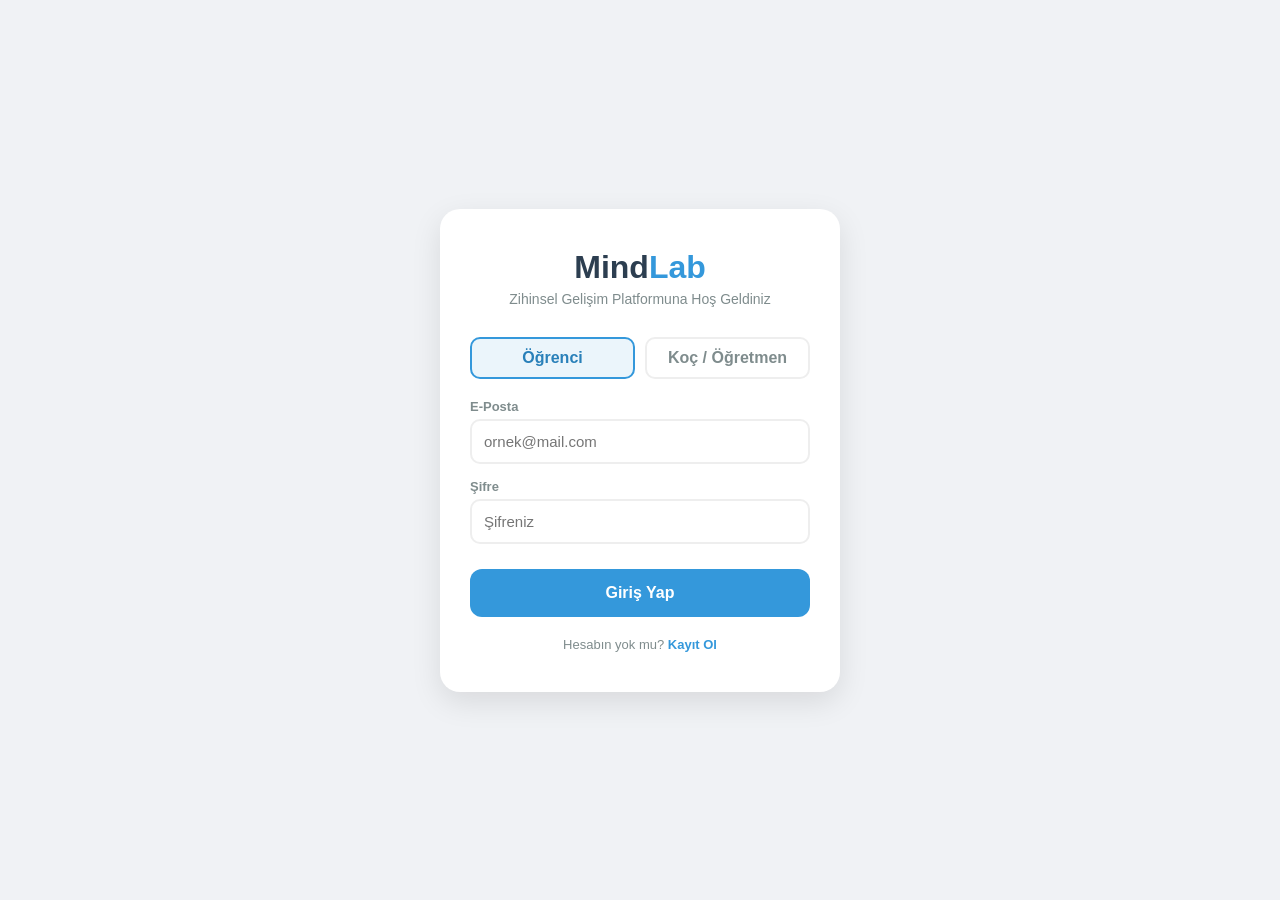
==== frontend/index.html @ 9865cb6d "Add files via upload" ====
<!DOCTYPE html>
<html lang="tr">
<head>
    <meta charset="UTF-8">
    <meta name="viewport" content="width=device-width, initial-scale=1.0">
    <title>MindLab - Giriş Yap</title>
    <link rel="stylesheet" href="style.css">
    <link rel="stylesheet" href="https://cdnjs.cloudflare.com/ajax/libs/font-awesome/6.0.0/css/all.min.css">
    <style>
        .login-container {
            background: white;
            padding: 40px 30px;
            border-radius: 20px;
            box-shadow: 0 10px 30px rgba(0,0,0,0.1);
            text-align: center;
            width: 100%;
            max-width: 400px;
        }
        .logo { font-size: 32px; font-weight: 900; color: #2c3e50; margin-bottom: 5px; }
        .logo span { color: #3498db; }
        .subtitle { color: #7f8c8d; margin-bottom: 30px; font-size: 14px; }
        
        .role-selector { display: flex; gap: 10px; margin-bottom: 20px; }
        .role-option {
            flex: 1; padding: 10px; border: 2px solid #eee; border-radius: 10px; cursor: pointer;
            font-weight: bold; color: #7f8c8d; transition: 0.2s;
        }
        .role-option.active { border-color: #3498db; background: #ebf5fb; color: #2980b9; }

        .input-group { margin-bottom: 15px; text-align: left; }
        .input-group label { display: block; font-size: 13px; color: #7f8c8d; margin-bottom: 5px; font-weight: bold; }
        .input-group input {
            width: 100%; padding: 12px; border: 2px solid #eee; border-radius: 10px; font-size: 15px; outline: none; transition: 0.2s;
        }
        .input-group input:focus { border-color: #3498db; }

        .submit-btn {
            width: 100%; padding: 15px; border: none; border-radius: 12px; background: #3498db; color: white;
            font-size: 16px; font-weight: bold; cursor: pointer; margin-top: 10px; transition: 0.2s;
        }
        .submit-btn:hover { background: #2980b9; }
        
        .register-link { margin-top: 20px; font-size: 13px; color: #7f8c8d; }
        .register-link a { color: #3498db; font-weight: bold; text-decoration: none; }
    </style>
</head>
<body>
    <div class="login-container">
        <div class="logo">Mind<span>Lab</span></div>
        <p class="subtitle">Zihinsel Gelişim Platformuna Hoş Geldiniz</p>

        <div class="role-selector">
            <div class="role-option active" id="role-student" onclick="setRole('student')">Öğrenci</div>
            <div class="role-option" id="role-coach" onclick="setRole('coach')">Koç / Öğretmen</div>
        </div>

        <div class="input-group">
            <label>E-Posta</label>
            <input type="email" id="login-email" placeholder="ornek@mail.com" required>
        </div>
        
        <div class="input-group">
            <label>Şifre</label>
            <input type="password" id="login-password" placeholder="Şifreniz" required>
        </div>

        <button class="submit-btn" onclick="loginUser()">Giriş Yap</button>

        <div class="register-link">
            Hesabın yok mu? <a href="register.html">Kayıt Ol</a>
        </div>
    </div>

    
    <script>
        document.getElementById('login-form').addEventListener('submit', async function(e) {
            e.preventDefault();
            const username = document.getElementById('login-email').value; // Using email field for username
            const password = document.getElementById('login-password').value;

            try {
                const response = await fetch('/api/login', {
                    method: 'POST',
                    headers: { 'Content-Type': 'application/json' },
                    body: JSON.stringify({ username, password })
                });

                const data = await response.json();

                if (response.ok) {
                    localStorage.setItem('token', data.access_token);
                    localStorage.setItem('currentRole', data.role);
                    localStorage.setItem('userName', data.username);
                    localStorage.setItem('userGrade', data.grade);

                    if (data.role === 'Öğrenci') {
                        window.location.href = 'dashboard.html';
                    } else {
                        window.location.href = 'coach_dashboard.html';
                    }
                } else {
                    alert('Giriş başarısız: ' + (data.detail || 'Bilinmeyen hata'));
                }
            } catch (err) {
                alert('Sunucuya bağlanılamadı!');
            }
        });
    </script>

</body>
</html>
---- frontend/style.css ----
* {
    box-sizing: border-box;
    margin: 0;
    padding: 0;
    font-family: 'Segoe UI', Tahoma, Geneva, Verdana, sans-serif;
}

body {
    background-color: #f0f2f5;
    display: flex;
    justify-content: center;
    align-items: center;
    height: 100dvh;
    color: #333;
    margin: 0;
    overflow: hidden;
}

/* Scrollbar Gizleme */
::-webkit-scrollbar { display: none; }
* { -ms-overflow-style: none; scrollbar-width: none; }

.app-container {
    width: 100%;
    max-width: 480px;
    background-color: white;
    height: 100dvh;
    box-shadow: 0 0 20px rgba(0,0,0,0.1);
    display: flex;
    flex-direction: column;
    position: relative;
    overflow: hidden;
}

header {
    padding: 20px;
    text-align: center;
    background-color: #2c3e50;
    color: white;
}

header h1 { margin-bottom: 5px; font-size: 24px; }
.module-title { font-size: 14px; opacity: 0.8; }

.context-area {
    padding: 20px;
    border-bottom: 1px solid #eee;
}

.graph-placeholder {
    width: 100%;
    height: 200px;
    background: #fff;
    border-radius: 8px;
    margin-bottom: 15px;
}

.instruction {
    font-size: 14px;
    color: #666;
    text-align: center;
    line-height: 1.4;
}

.swipe-area {
    flex: 1;
    position: relative;
    display: flex;
    justify-content: center;
    align-items: center;
    background-color: #f9f9f9;
    overflow: hidden;
}

.indicator {
    position: absolute;
    top: 50%;
    transform: translateY(-50%);
    font-size: 24px;
    font-weight: bold;
    opacity: 0;
    transition: opacity 0.2s;
    z-index: 1;
    text-align: center;
}
.indicator small { font-size: 12px; font-weight: normal; }
.indicator.left { left: 20px; color: #e74c3c; }
.indicator.right { right: 20px; color: #2ecc71; }

.card-container {
    position: relative;
    width: 300px;
    height: 200px;
    z-index: 10;
}

.card {
    position: absolute;
    width: 100%;
    height: 100%;
    background-color: white;
    border-radius: 12px;
    box-shadow: 0 4px 15px rgba(0,0,0,0.1);
    display: flex;
    justify-content: center;
    align-items: center;
    padding: 20px;
    text-align: center;
    font-size: 18px;
    font-weight: 500;
    cursor: grab;
    user-select: none;
    transition: transform 0.3s ease;
    border: 2px solid transparent;
}
.card:active { cursor: grabbing; }

.results-area {
    flex: 1;
    padding: 30px;
    display: flex;
    flex-direction: column;
    justify-content: center;
    background-color: white;
}

.results-area.hidden { display: none; }

.results-area h2 {
    text-align: center;
    margin-bottom: 20px;
    color: #2c3e50;
}

.metric {
    display: flex;
    justify-content: space-between;
    padding: 15px 0;
    border-bottom: 1px solid #eee;
    font-size: 16px;
}

.metric span:last-child {
    font-weight: bold;
    color: #3498db;
}

.feedback-msg {
    margin-top: 20px;
    font-style: italic;
    color: #555;
    text-align: center;
    line-height: 1.5;
}

.restart-btn {
    margin-top: 30px;
    padding: 15px;
    background-color: #2ecc71;
    color: white;
    border: none;
    border-radius: 8px;
    font-size: 16px;
    font-weight: bold;
    cursor: pointer;
}
.restart-btn:hover { background-color: #27ae60; }
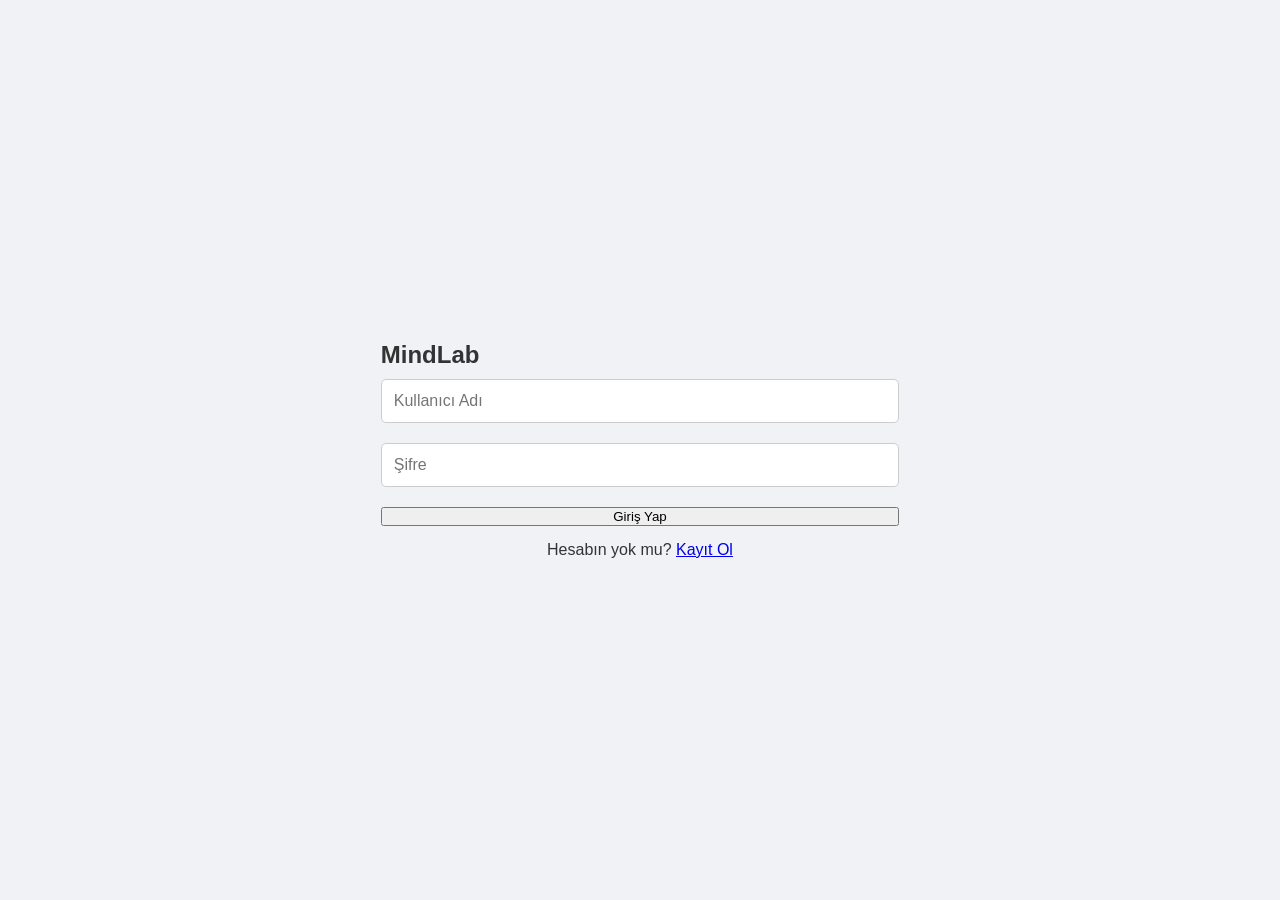
==== commit 31ed01c8: "Update index.html" ====
--- a/frontend/index.html
+++ b/frontend/index.html
@@ -2,80 +2,35 @@
 <html lang="tr">
 <head>
     <meta charset="UTF-8">
-    <meta name="viewport" content="width=device-width, initial-scale=1.0">
-    <title>MindLab - Giriş Yap</title>
+    <title>Giriş - MindLab</title>
     <link rel="stylesheet" href="style.css">
-    <link rel="stylesheet" href="https://cdnjs.cloudflare.com/ajax/libs/font-awesome/6.0.0/css/all.min.css">
     <style>
-        .login-container {
-            background: white;
-            padding: 40px 30px;
-            border-radius: 20px;
-            box-shadow: 0 10px 30px rgba(0,0,0,0.1);
-            text-align: center;
+        .login-container input {
             width: 100%;
-            max-width: 400px;
+            padding: 12px;
+            margin: 10px 0;
+            border: 1px solid #ccc;
+            border-radius: 5px;
+            box-sizing: border-box;
+            font-size: 16px;
         }
-        .logo { font-size: 32px; font-weight: 900; color: #2c3e50; margin-bottom: 5px; }
-        .logo span { color: #3498db; }
-        .subtitle { color: #7f8c8d; margin-bottom: 30px; font-size: 14px; }
-        
-        .role-selector { display: flex; gap: 10px; margin-bottom: 20px; }
-        .role-option {
-            flex: 1; padding: 10px; border: 2px solid #eee; border-radius: 10px; cursor: pointer;
-            font-weight: bold; color: #7f8c8d; transition: 0.2s;
-        }
-        .role-option.active { border-color: #3498db; background: #ebf5fb; color: #2980b9; }
-
-        .input-group { margin-bottom: 15px; text-align: left; }
-        .input-group label { display: block; font-size: 13px; color: #7f8c8d; margin-bottom: 5px; font-weight: bold; }
-        .input-group input {
-            width: 100%; padding: 12px; border: 2px solid #eee; border-radius: 10px; font-size: 15px; outline: none; transition: 0.2s;
-        }
-        .input-group input:focus { border-color: #3498db; }
-
-        .submit-btn {
-            width: 100%; padding: 15px; border: none; border-radius: 12px; background: #3498db; color: white;
-            font-size: 16px; font-weight: bold; cursor: pointer; margin-top: 10px; transition: 0.2s;
-        }
-        .submit-btn:hover { background: #2980b9; }
-        
-        .register-link { margin-top: 20px; font-size: 13px; color: #7f8c8d; }
-        .register-link a { color: #3498db; font-weight: bold; text-decoration: none; }
     </style>
 </head>
 <body>
     <div class="login-container">
-        <div class="logo">Mind<span>Lab</span></div>
-        <p class="subtitle">Zihinsel Gelişim Platformuna Hoş Geldiniz</p>
-
-        <div class="role-selector">
-            <div class="role-option active" id="role-student" onclick="setRole('student')">Öğrenci</div>
-            <div class="role-option" id="role-coach" onclick="setRole('coach')">Koç / Öğretmen</div>
-        </div>
-
-        <div class="input-group">
-            <label>E-Posta</label>
-            <input type="email" id="login-email" placeholder="ornek@mail.com" required>
-        </div>
-        
-        <div class="input-group">
-            <label>Şifre</label>
-            <input type="password" id="login-password" placeholder="Şifreniz" required>
-        </div>
-
-        <button class="submit-btn" onclick="loginUser()">Giriş Yap</button>
-
-        <div class="register-link">
-            Hesabın yok mu? <a href="register.html">Kayıt Ol</a>
-        </div>
+        <h2>MindLab</h2>
+        <form id="login-form">
+            <input type="text" id="login-name" placeholder="Kullanıcı Adı" required>
+            <input type="password" id="login-password" placeholder="Şifre" required>
+            <button type="submit" class="btn" style="margin-top:10px; width:100%;">Giriş Yap</button>
+        </form>
+        <p style="margin-top: 15px; text-align:center;">Hesabın yok mu? <a href="register.html">Kayıt Ol</a></p>
     </div>
 
-    
     <script>
         document.getElementById('login-form').addEventListener('submit', async function(e) {
-            e.preventDefault();
-            const username = document.getElementById('login-email').value; // Using email field for username
+            e.preventDefault(); // Sayfanın yenilenmesini engeller
+            const username = document.getElementById('login-name').value;
             const password = document.getElementById('login-password').value;
 
             try {
@@ -84,20 +39,14 @@
                     headers: { 'Content-Type': 'application/json' },
                     body: JSON.stringify({ username, password })
                 });
-
                 const data = await response.json();
-
+                
                 if (response.ok) {
                     localStorage.setItem('token', data.access_token);
                     localStorage.setItem('currentRole', data.role);
                     localStorage.setItem('userName', data.username);
                     localStorage.setItem('userGrade', data.grade);
-
-                    if (data.role === 'Öğrenci') {
-                        window.location.href = 'dashboard.html';
-                    } else {
-                        window.location.href = 'coach_dashboard.html';
-                    }
+                    window.location.href = data.role === 'Öğrenci' ? 'dashboard.html' : 'coach_dashboard.html';
                 } else {
                     alert('Giriş başarısız: ' + (data.detail || 'Bilinmeyen hata'));
                 }
@@ -106,6 +55,5 @@
             }
         });
     </script>
-
 </body>
-</html>+</html>
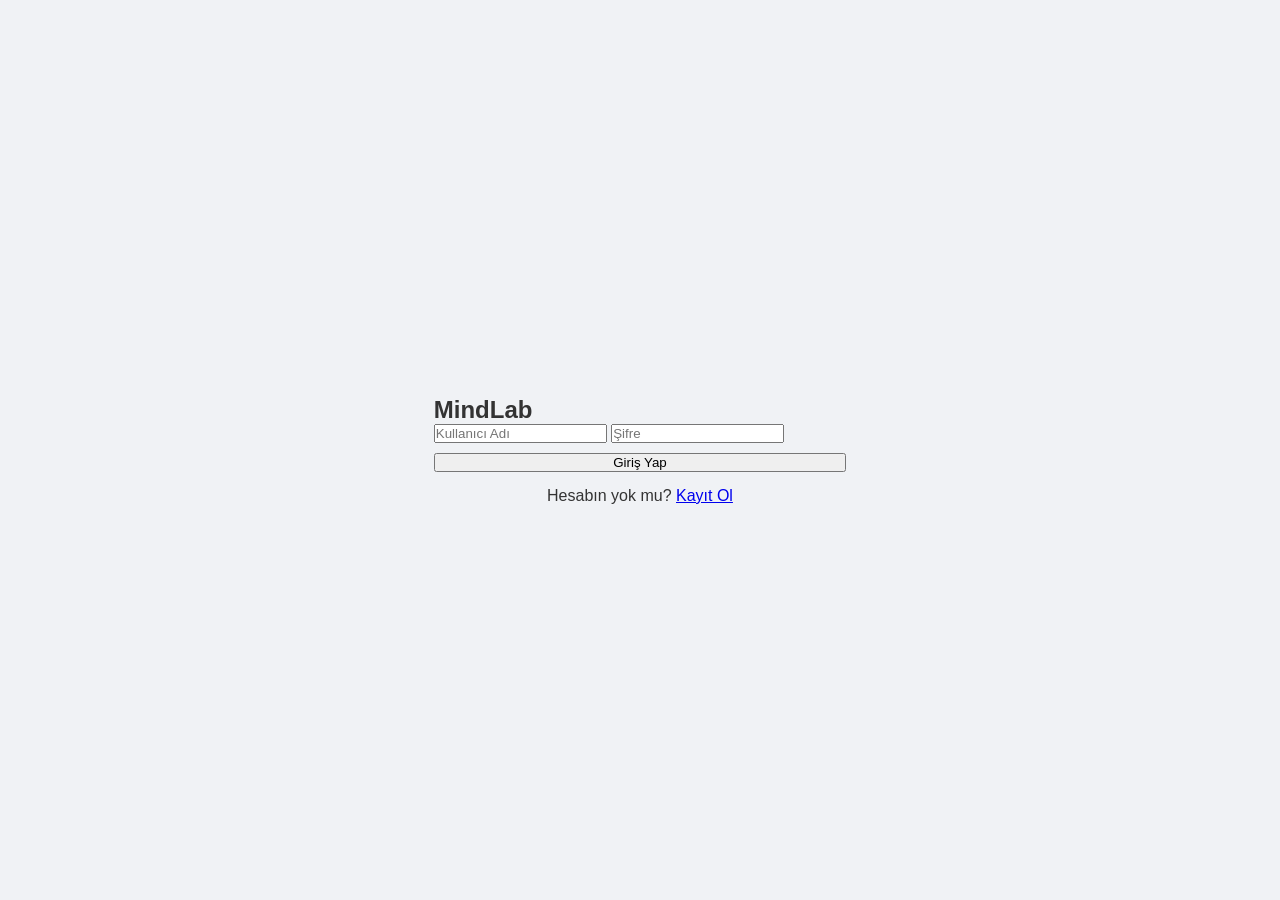
==== commit d88926fb: "Update index.html" ====
--- a/frontend/index.html
+++ b/frontend/index.html
@@ -4,17 +4,6 @@
     <meta charset="UTF-8">
     <title>Giriş - MindLab</title>
     <link rel="stylesheet" href="style.css">
-    <style>
-        .login-container input {
-            width: 100%;
-            padding: 12px;
-            margin: 10px 0;
-            border: 1px solid #ccc;
-            border-radius: 5px;
-            box-sizing: border-box;
-            font-size: 16px;
-        }
-    </style>
 </head>
 <body>
     <div class="login-container">
